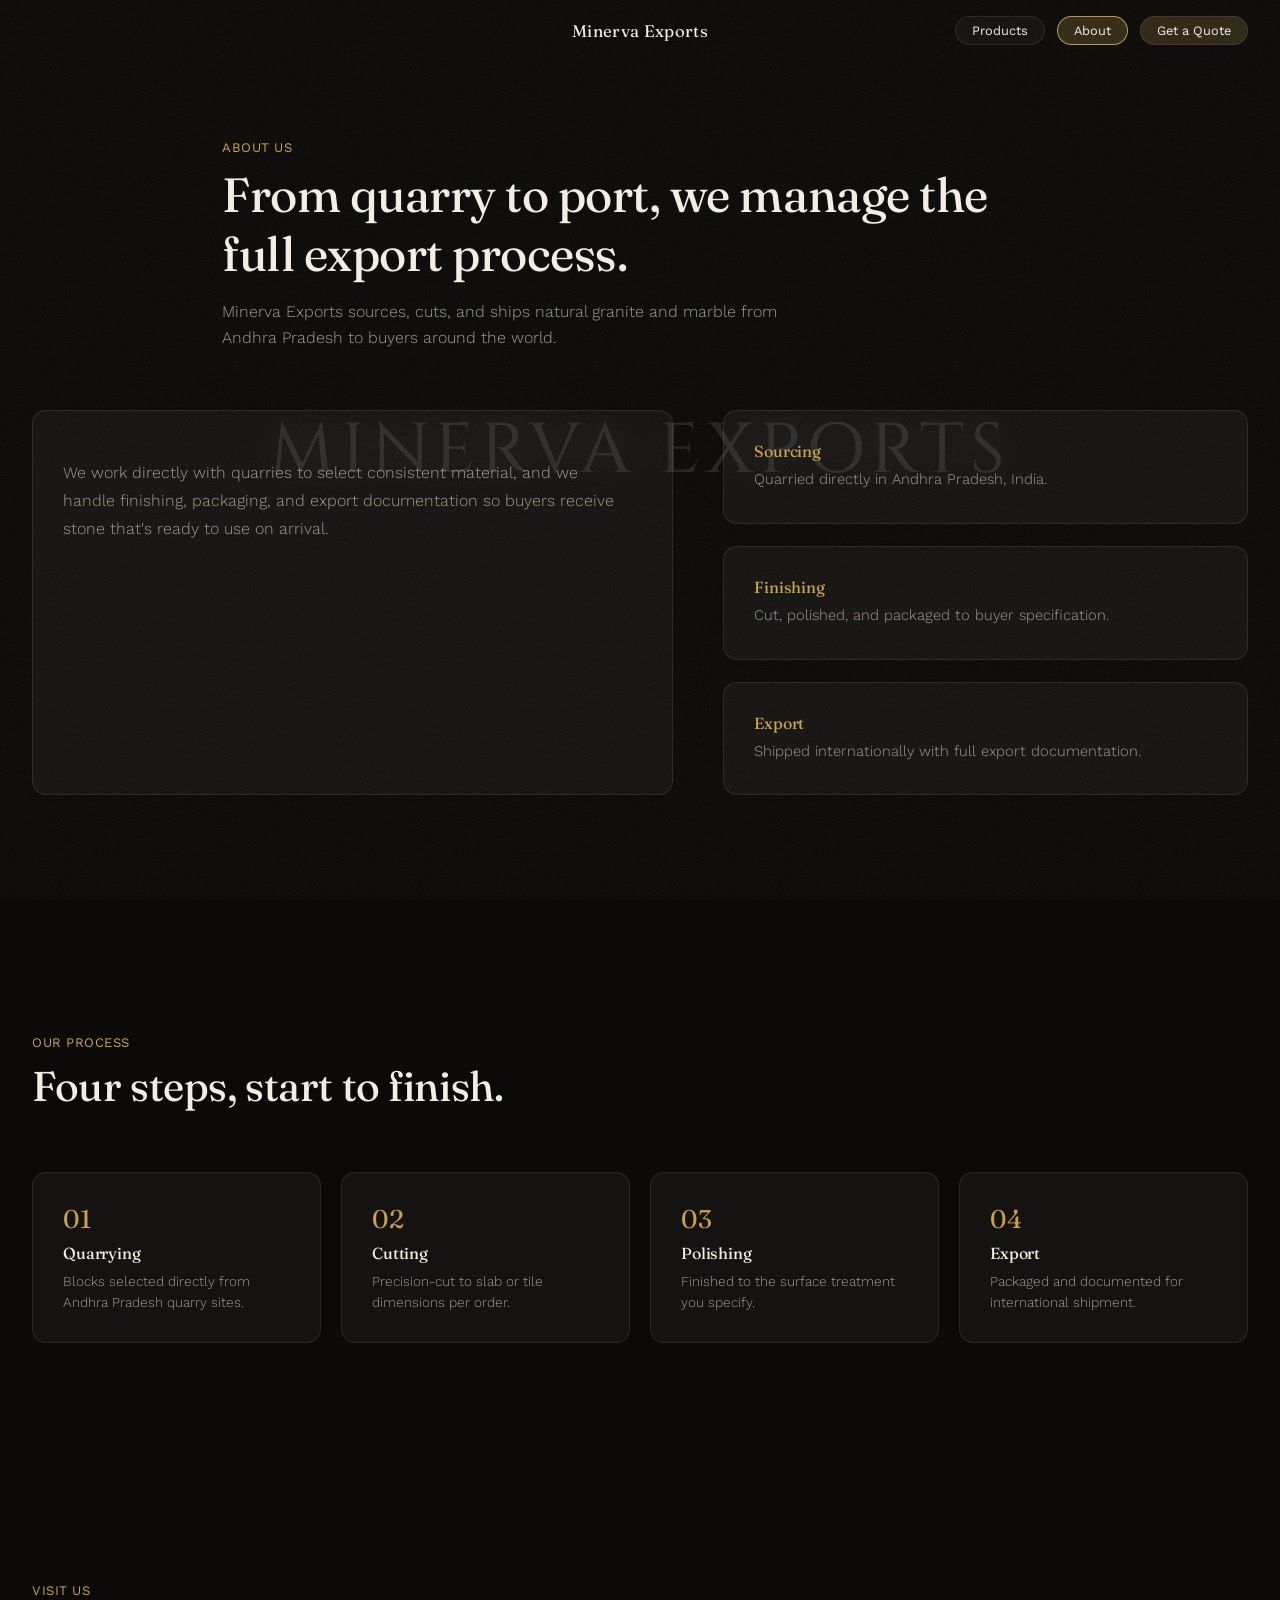
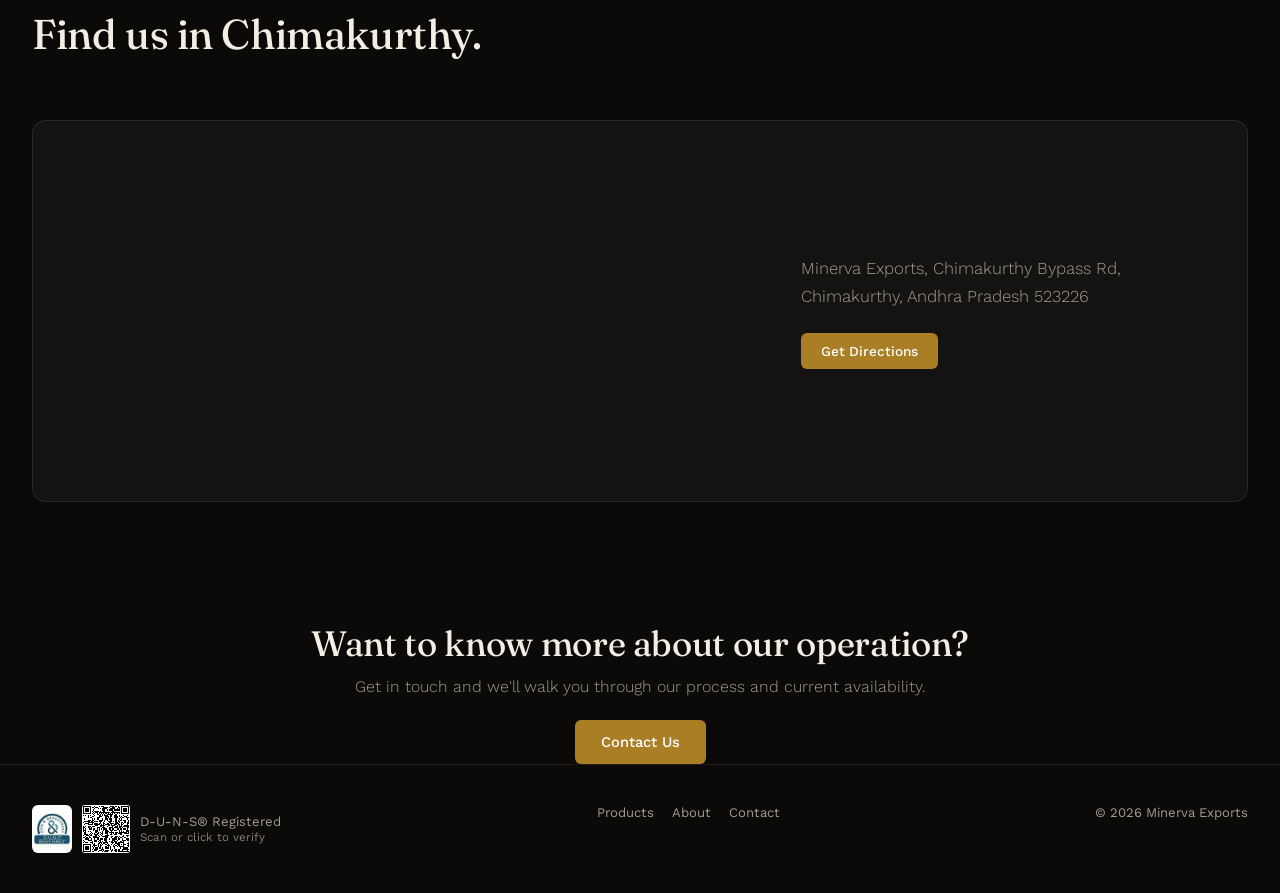
==== about.html @ e424e79a "Initial commit-1" ====
<!DOCTYPE html>
<html lang="en">
<head>
<meta charset="UTF-8">
<meta name="viewport" content="width=device-width, initial-scale=1, viewport-fit=cover">
<title>About — Minerva Exports</title>
<meta name="description" content="Minerva Exports sources, cuts, and ships natural granite and marble from Andhra Pradesh to buyers around the world.">
<link rel="icon" href="data:image/svg+xml,%3Csvg xmlns='http://www.w3.org/2000/svg' viewBox='0 0 100 100'%3E%3Ctext y='.9em' font-size='90'%3E%F0%9F%AA%A8%3C/text%3E%3C/svg%3E">
<link rel="preconnect" href="https://fonts.googleapis.com">
<link rel="preconnect" href="https://fonts.gstatic.com" crossorigin>
<link href="https://fonts.googleapis.com/css2?family=Cinzel:wght@500;600&family=Fraunces:opsz,wght@9..144,300;9..144,450;9..144,600&family=Work+Sans:wght@300;400;500&display=swap" rel="stylesheet">
<link rel="stylesheet" href="css/style.css?v=19">
</head>
<body>
<div class="watermark" aria-hidden="true"><img src="assets/logo.png" alt=""><span>Minerva Exports</span></div>
<div class="grain"></div>

<nav id="nav">
  <div></div>
  <div class="brand"><a href="index.html">Minerva Exports</a></div>
  <div class="nav-right">
    <a href="products.html" class="glass nav-btn">Products</a>
    <a href="about.html" class="glass nav-btn">About</a>
    <a href="contact.html" class="glass nav-btn primary">Get a Quote</a>
  </div>
</nav>

<main>
<div class="page-header reveal">
  <div class="tag">ABOUT US</div>
  <h1>From quarry to port, we manage the full export process.</h1>
  <p>Minerva Exports sources, cuts, and ships natural granite and marble from Andhra Pradesh to buyers around the world.</p>
</div>

<section style="padding-top:0;">
  <div class="about-grid">
    <div class="reveal glass">
      <p>We work directly with quarries to select consistent material, and we handle finishing, packaging, and export documentation so buyers receive stone that's ready to use on arrival.</p>
    </div>
    <div class="about-facts reveal">
      <div class="fact glass"><h3>Sourcing</h3><p>Quarried directly in Andhra Pradesh, India.</p></div>
      <div class="fact glass"><h3>Finishing</h3><p>Cut, polished, and packaged to buyer specification.</p></div>
      <div class="fact glass"><h3>Export</h3><p>Shipped internationally with full export documentation.</p></div>
    </div>
  </div>
</section>

<section>
  <div class="section-head reveal">
    <div class="tag">OUR PROCESS</div>
    <h2>Four steps, start to finish.</h2>
  </div>
  <div class="process-grid">
    <div class="process-card glass reveal"><div class="num">01</div><h3>Quarrying</h3><p>Blocks selected directly from Andhra Pradesh quarry sites.</p></div>
    <div class="process-card glass reveal"><div class="num">02</div><h3>Cutting</h3><p>Precision-cut to slab or tile dimensions per order.</p></div>
    <div class="process-card glass reveal"><div class="num">03</div><h3>Polishing</h3><p>Finished to the surface treatment you specify.</p></div>
    <div class="process-card glass reveal"><div class="num">04</div><h3>Export</h3><p>Packaged and documented for international shipment.</p></div>
  </div>
</section>

<section>
  <div class="section-head reveal">
    <div class="tag">VISIT US</div>
    <h2>Find us in Chimakurthy.</h2>
  </div>
  <div class="map-wrap reveal">
    <div class="map-card glass">
      <iframe src="https://www.google.com/maps/embed?pb=!1m18!1m12!1m3!1d3000!2d79.85355!3d15.5763275!2m3!1f0!2f0!3f0!3m2!1i1024!2i768!4f13.1!3m3!1m2!1s0x3a4ae33072283e03%3A0x53721b6f20bbe7c3!2sMinerva%20Exports!5e0!3m2!1sen!2sin!4v1700000000000" loading="lazy" referrerpolicy="no-referrer-when-downgrade" title="Minerva Exports location on Google Maps" allowfullscreen></iframe>
      <div class="map-foot">
        <p>Minerva Exports, Chimakurthy Bypass Rd,<br>Chimakurthy, Andhra Pradesh 523226</p>
        <a class="btn-solid" target="_blank" rel="noopener" href="https://www.google.com/maps/dir//Minerva+Exports,+Chimakurthy+Bypass+Rd,+Chimakurthy,+Andhra+Pradesh+523226/@15.5824735,79.8632827,4279m/data=!3m2!1e3!4b1!4m8!4m7!1m0!1m5!1m1!1s0x3a4ae33072283e03:0x53721b6f20bbe7c3!2m2!1d79.85355!2d15.5763275">Get Directions</a>
      </div>
    </div>
  </div>
</section>

<section class="cta-band">
  <div class="reveal">
    <h2>Want to know more about our operation?</h2>
    <p>Get in touch and we'll walk you through our process and current availability.</p>
    <a href="contact.html" class="btn-solid">Contact Us</a>
  </div>
</section>
</main>

<footer>
  
  <a class="duns-seal" href="https://dunsregistered.dnb.com/DunsRegisteredProfileAnywhere.aspx?Key1=3169042&PaArea=email" target="_blank" rel="noopener" title="Verify our D-U-N-S® Registered™ profile">
    <span class="seal"><img src="assets/duns-registered.png" alt="Dun &amp; Bradstreet D-U-N-S Registered seal"></span>
    <img class="qr-sm" src="assets/duns-qr.png" alt="QR code to verify our D-U-N-S profile">
    <span>D-U-N-S® Registered<br><small>Scan or click to verify</small></span>
  </a>
  <div class="f-links">
    <a href="products.html">Products</a>
    <a href="about.html">About</a>
    <a href="contact.html">Contact</a>
  </div>
  <span>© 2026 Minerva Exports</span>
</footer>

<script src="js/main.js?v=7"></script>
</body>
</html>
---- css/style.css ----
:root{
  --ink:#0B0A08;
  --panel:#16140F;
  --panel2:#1E1B15;
  --gold:#C9A24B;
  --paper:#F3EEE3;
  --muted:#A39C8E;
  font-family:'Work Sans', sans-serif;
  padding-top:env(safe-area-inset-top,0px);
  padding-bottom:env(safe-area-inset-bottom,0px);
}
*{box-sizing:border-box; margin:0; padding:0;}
html{scroll-behavior:smooth;}
body{background:var(--ink); color:var(--paper); overflow-x:hidden; position:relative;
  animation:pageIn .6s ease forwards;}
@keyframes pageIn{from{opacity:0;}to{opacity:1;}}
h1,h2,h3{font-family:'Fraunces', serif; font-weight:450; letter-spacing:-0.01em;}
a{color:inherit; text-decoration:none;}
img{max-width:100%; display:block;}
.wrap{max-width:1180px; margin:0 auto; padding:0 32px;}

/* WATERMARK + GRAIN */
.watermark{position:fixed; top:50%; left:50%; transform:translate(-50%,-50%);
  width:min(46vw,480px); z-index:0; opacity:.1; pointer-events:none; filter:saturate(1.1) brightness(1.08);
  display:flex; flex-direction:column; align-items:center; text-align:center;}
.watermark img{width:100%;}
.watermark span{font-family:'Fraunces',serif; font-size:clamp(1.4rem,4.6vw,3rem); letter-spacing:.06em;
  color:#C9A24B; margin-top:-22%; white-space:nowrap;}
.grain{position:fixed; inset:0; z-index:250; pointer-events:none; opacity:.05; mix-blend-mode:screen;
  background-image:url("data:image/svg+xml,%3Csvg xmlns='http://www.w3.org/2000/svg'%3E%3Cfilter id='n'%3E%3CfeTurbulence type='fractalNoise' baseFrequency='0.85' numOctaves='2' stitchTiles='stitch'/%3E%3C/filter%3E%3Crect width='100%25' height='100%25' filter='url(%23n)'/%3E%3C/svg%3E");
  background-size:180px;}
header, main, footer{position:relative; z-index:2;}

/* NAV */
nav{position:fixed; top:0; left:0; right:0; z-index:100; padding:16px 32px; padding-top:calc(16px + env(safe-area-inset-top,0px));
    display:grid; grid-template-columns:1fr auto 1fr; align-items:center; gap:20px;
    background:rgba(11,10,8,.5); backdrop-filter:blur(10px); -webkit-backdrop-filter:blur(10px);
    transition:background .4s ease, padding .3s ease;}
nav.scrolled{background:rgba(11,10,8,.88); backdrop-filter:blur(16px);
  padding-top:calc(14px + env(safe-area-inset-top,0px)); padding-bottom:14px; box-shadow:0 1px 0 rgba(255,255,255,.06);}
.brand{font-family:'Fraunces',serif; font-size:1.05rem; letter-spacing:.02em; justify-self:center;}
.nav-right{display:flex; align-items:center; gap:12px; justify-self:end;}
.nav-btn{position:relative; padding:9px 22px; border-radius:30px; font-size:.85rem; color:var(--paper); white-space:nowrap;
  background:rgba(201,162,75,.12); border:1px solid rgba(201,162,75,.45); display:inline-block;}
.nav-btn:hover{border-color:rgba(201,162,75,.85); box-shadow:0 6px 16px rgba(201,162,75,.14), inset 0 1px 0 rgba(255,255,255,.08);}
.nav-btn.primary{background:rgba(201,162,75,.2);}
.nav-btn.active{border-color:rgba(201,162,75,.9); background:rgba(201,162,75,.22);}
.nav-right a:not(.primary){display:none;}
@media(min-width:720px){.nav-right a:not(.primary){display:inline-block;}}

/* PAGE HEADER (non-home pages) */
.page-header{padding:calc(140px + env(safe-area-inset-top,0px)) 32px 60px; max-width:900px; margin:0 auto;}
.page-header .tag{color:var(--gold); font-size:.82rem; letter-spacing:.04em;}
.page-header h1{font-size:clamp(2rem,4.4vw,3rem); margin-top:10px;}
.page-header p{margin-top:16px; color:var(--muted); font-weight:300; max-width:60ch; line-height:1.6;}

/* HERO (home only) */
.hero{position:relative; height:80svh; min-height:448px; display:flex; align-items:flex-end; overflow:hidden;}
.hero-img{position:absolute; inset:-10% 0 0 0; width:100%; height:120%; object-fit:cover;
  transform:scale(1.12); filter:brightness(.55) saturate(1.05);
  animation:heroZoom 2.4s cubic-bezier(.19,1,.22,1) forwards; will-change:transform;}
@keyframes heroZoom{to{transform:scale(1) translateY(0);}}
.hero-fade{position:absolute; inset:0; background:linear-gradient(180deg, rgba(10,9,7,.28) 0%, rgba(10,9,7,.22) 42%, rgba(11,10,8,.98) 100%);}
.hero-content{position:relative; z-index:2; padding:0 32px 9vh; max-width:760px;}
.hero-eyebrow{color:#D9B565; font-size:.82rem; letter-spacing:.04em; margin-bottom:14px;
  opacity:0; animation:riseIn .9s ease forwards; animation-delay:.5s;}
.hero h1{font-size:clamp(2.4rem,6vw,4.4rem); line-height:1.04; font-weight:450; color:#FAF7F0;
  opacity:0; animation:riseIn 1s ease forwards; animation-delay:.7s;}
.hero p{margin-top:20px; font-size:clamp(1rem,1.6vw,1.2rem); color:#EDE8DD; max-width:520px; font-weight:300; line-height:1.5;
  opacity:0; animation:riseIn 1s ease forwards; animation-delay:.95s;}
@keyframes riseIn{from{opacity:0; transform:translateY(22px);}to{opacity:1; transform:translateY(0);}}
.hero-ctas{display:flex; gap:14px; margin-top:30px; flex-wrap:wrap;
  opacity:0; animation:riseIn 1s ease forwards; animation-delay:1.1s;}
.btn-solid{background:#A97E25; color:#fff; padding:13px 26px; border-radius:6px; font-size:.92rem; font-weight:500;}
.btn-solid:hover{background:#8F6E1F;}
.btn-outline{padding:13px 26px; border-radius:6px; font-size:.92rem; font-weight:500; border:1px solid rgba(255,255,255,.5); color:#fff;}
.btn-outline:hover{background:rgba(255,255,255,.1);}
.scroll-cue{position:absolute; bottom:28px; left:32px; z-index:2; font-size:.75rem; color:var(--muted);
  display:flex; align-items:center; gap:10px; opacity:0; animation:riseIn 1s ease forwards; animation-delay:1.3s;}
.scroll-cue .line{width:1px; height:34px; background:linear-gradient(var(--muted), transparent); animation:pulse 2s ease-in-out infinite;}
@keyframes pulse{0%,100%{opacity:.4;}50%{opacity:1;}}

/* REVEAL */
.reveal{opacity:0; transform:translateY(36px); transition:opacity .9s cubic-bezier(.19,1,.22,1), transform .9s cubic-bezier(.19,1,.22,1);}
.reveal.in{opacity:1; transform:translateY(0);}

section{padding:min(14vh,120px) 0;}
.section-head{padding:0 32px 60px; max-width:900px;}
.section-head .tag{color:var(--gold); font-size:.82rem; letter-spacing:.04em;}
.section-head h2{font-size:clamp(1.8rem,3.6vw,2.6rem); margin-top:10px; max-width:640px;}

/* VALUE PROPS (home) */
.value-grid{display:grid; grid-template-columns:1fr; gap:24px; padding:0 32px;}
@media(min-width:760px){.value-grid{grid-template-columns:repeat(3,1fr);}}
.value-card h3{color:var(--gold); font-size:1.1rem;}
.value-card p{margin-top:10px; color:var(--muted); font-weight:300; line-height:1.6; font-size:.95rem;}

/* FEATURED teaser cards (home) */
.teaser-grid{display:grid; grid-template-columns:1fr; gap:24px; padding:0 32px;}
@media(min-width:760px){.teaser-grid{grid-template-columns:repeat(3,1fr);}}
.teaser-card{overflow:hidden; padding:0; border-radius:14px;}
.teaser-card .tsw{aspect-ratio:4/3; overflow:hidden;}
.teaser-card .tsw img{width:100%; height:100%; object-fit:cover;}
.teaser-card .tbody{padding:20px;}
.teaser-card h3{font-size:1.1rem;}
.teaser-card p{margin-top:6px; color:var(--muted); font-size:.88rem; font-weight:300;}

/* PRODUCTS */
.product-row{display:grid; grid-template-columns:1fr; gap:36px; padding:0 32px; align-items:center;
  border-top:1px solid rgba(255,255,255,.08); padding-top:60px; padding-bottom:60px;}
.product-row:last-child{border-bottom:1px solid rgba(255,255,255,.08);}
@media(min-width:860px){.product-row{grid-template-columns:1fr 1fr; gap:70px;}
  .product-row.alt{direction:rtl;} .product-row.alt > *{direction:ltr;}}
.swatch{position:relative; aspect-ratio:4/3; border-radius:2px; overflow:hidden; background:#111;
  transform:scale(.9); filter:brightness(.78) saturate(.9); will-change:transform,filter;}
.swatch img{width:100%; height:100%; object-fit:cover; transform:scale(1.08); will-change:transform;}
.swatch-black{background:
    radial-gradient(circle at 20% 30%, rgba(201,162,75,.55) 0 1px, transparent 2px) 0 0/38px 38px,
    radial-gradient(circle at 60% 70%, rgba(201,162,75,.4) 0 1px, transparent 2px) 0 0/29px 29px,
    radial-gradient(circle at 80% 15%, rgba(255,255,255,.25) 0 1px, transparent 1.5px) 0 0/22px 22px,
    linear-gradient(135deg,#0c0c0d,#171618 60%,#0a0a0b);}
.swatch-tan{background:
    radial-gradient(circle at 25% 35%, rgba(60,45,30,.55) 0 2px, transparent 3px) 0 0/30px 30px,
    radial-gradient(circle at 70% 60%, rgba(230,210,180,.4) 0 2px, transparent 3px) 0 0/22px 22px,
    linear-gradient(125deg,#8a6a45,#b08a58 45%,#6e5233 100%);}
.prod-name{font-size:clamp(1.6rem,3vw,2.2rem);}
.prod-origin{color:var(--gold); font-size:.82rem; letter-spacing:.03em; margin-top:8px;}
.prod-desc{color:var(--muted); font-weight:300; line-height:1.65; margin-top:16px; max-width:46ch;}

/* ABOUT */
.about-grid{display:grid; grid-template-columns:1fr; gap:50px; padding:0 32px;}
@media(min-width:860px){.about-grid{grid-template-columns:1.1fr .9fr;}}
.about-grid p{color:var(--muted); font-weight:300; line-height:1.75; margin-top:18px; max-width:56ch;}
.about-facts{display:flex; flex-direction:column; gap:22px;}
.about-facts .fact h3{color:var(--gold); font-size:1rem; font-weight:450;}
.about-facts .fact p{color:var(--muted); font-size:.92rem; margin-top:6px; font-weight:300;}

/* PROCESS (about) */
.process-grid{display:grid; grid-template-columns:1fr; gap:20px; padding:0 32px;}
@media(min-width:760px){.process-grid{grid-template-columns:repeat(4,1fr);}}
.process-card .num{color:var(--gold); font-family:'Fraunces',serif; font-size:1.6rem;}
.process-card h3{font-size:1rem; margin-top:8px;}
.process-card p{margin-top:8px; color:var(--muted); font-size:.85rem; font-weight:300; line-height:1.5;}

/* CONTACT */
.contact-wrap{padding:0 32px; display:grid; grid-template-columns:1fr; gap:50px;}
@media(min-width:860px){.contact-wrap{grid-template-columns:.9fr 1.1fr;}}
.contact-info p{color:var(--muted); font-weight:300; line-height:1.7; margin-top:16px; max-width:40ch;}
.contact-info .addr{margin-top:32px; font-size:.92rem; color:var(--muted);}
form{display:flex; flex-direction:column; gap:18px;}
.field{display:flex; flex-direction:column; gap:8px;}
label{font-size:.82rem; color:var(--muted);}
input,select,textarea{background:transparent; border:none; border-bottom:1px solid rgba(255,255,255,.2);
  color:var(--paper); font-family:'Work Sans',sans-serif; font-size:1rem; padding:10px 2px; outline:none;
  transition:border-color .3s;}
input:focus,select:focus,textarea:focus{border-color:var(--gold);}
textarea{resize:vertical; min-height:90px;}
select option{background:var(--ink); color:var(--paper);}

/* GLASS PANELS */
.glass{position:relative; overflow:hidden; --mx:50%; --my:50%;
  background:rgba(255,255,255,.04);
  -webkit-backdrop-filter:blur(18px) saturate(160%); backdrop-filter:blur(18px) saturate(160%);
  border:1px solid rgba(255,255,255,.09); border-radius:14px; padding:30px;
  transition:border-color .4s ease, box-shadow .4s ease, transform .4s ease, background .4s ease;}
.glass::before{content:''; position:absolute; inset:0; pointer-events:none; border-radius:inherit;
  background:radial-gradient(150px circle at var(--mx) var(--my), rgba(201,162,75,.045), transparent 65%);
  opacity:0; transition:opacity .45s ease;}
.glass:hover{border-color:rgba(201,162,75,.4); box-shadow:0 14px 34px rgba(0,0,0,.5), inset 0 1px 0 rgba(255,255,255,.06);}
.glass:hover::before{opacity:1;}

button{position:relative; overflow:hidden; margin-top:10px; align-self:flex-start;
  background:rgba(201,162,75,0.14);
  -webkit-backdrop-filter:blur(14px) saturate(180%); backdrop-filter:blur(14px) saturate(180%);
  border:1px solid rgba(201,162,75,.45); color:var(--paper);
  padding:14px 30px; font-size:.95rem; font-weight:500; font-family:'Work Sans',sans-serif;
  border-radius:6px; cursor:pointer;
  transition:transform .3s ease, background .3s ease, border-color .3s ease, box-shadow .3s ease;
  --mx:50%; --my:50%;}
button::before{content:''; position:absolute; inset:0; pointer-events:none;
  background:radial-gradient(100px circle at var(--mx) var(--my), rgba(255,255,255,.14), transparent 65%);
  opacity:0; transition:opacity .35s ease;}
button:hover{transform:translateY(-2px); background:rgba(201,162,75,.22); border-color:rgba(201,162,75,.8);
  box-shadow:0 8px 20px rgba(201,162,75,.14), inset 0 1px 0 rgba(255,255,255,.3);}
button:hover::before{opacity:1;}
button:active{transform:translateY(0px) scale(.98);}

/* CTA BAND */
.cta-band{text-align:center; padding:0 32px;}
.cta-band h2{font-size:clamp(1.6rem,3.2vw,2.2rem);}
.cta-band p{margin-top:12px; color:var(--muted); font-weight:300;}
.cta-band .btn-solid{display:inline-block; margin-top:24px;}

footer{padding:40px 32px; display:flex; justify-content:space-between; flex-wrap:wrap; gap:14px;
  color:var(--muted); font-size:.82rem; border-top:1px solid rgba(255,255,255,.08);}
footer .f-links{display:flex; gap:18px;}
footer .f-links a:hover{color:var(--gold);}

@media (prefers-reduced-motion: reduce){
  .hero-img, .hero-eyebrow, .hero h1, .hero p, .hero-ctas, .scroll-cue, .reveal{animation:none !important; opacity:1 !important; transform:none !important; transition:none !important;}
}

/* NAV BUTTONS — compact (must follow .glass, which sets padding:30px) */
.nav-btn.glass{padding:6px 16px; border-radius:30px; font-size:.8rem;}

/* COLLECTION hover pop-up */
.teaser-card.reveal.in{transition:opacity .9s cubic-bezier(.19,1,.22,1), transform .45s cubic-bezier(.19,1,.22,1), box-shadow .45s ease, border-color .45s ease;}
.teaser-card.reveal.in:hover{transform:translateY(-10px) scale(1.03); z-index:3;
  box-shadow:0 24px 48px rgba(0,0,0,.6), 0 0 0 1px rgba(201,162,75,.35);}
.teaser-card .tsw img{transition:transform .6s cubic-bezier(.19,1,.22,1);}
.teaser-card:hover .tsw img{transform:scale(1.08);}

/* LOCATION MAP */
.map-wrap{padding:0 32px;}
.map-card{padding:0; overflow:hidden;}
.map-card iframe{display:block; width:100%; height:min(60vh,440px); border:0;}
.map-foot{display:flex; justify-content:space-between; align-items:center; flex-wrap:wrap; gap:14px; padding:18px 22px;}
.map-foot p{color:var(--muted); font-size:.92rem; font-weight:300; line-height:1.5;}
.map-foot .btn-solid{padding:10px 20px; font-size:.85rem;}

/* D-U-N-S REGISTERED badge */
.duns-seal{display:inline-flex; align-items:center; gap:10px; color:var(--muted);}
.duns-seal .seal{width:40px; height:48px; overflow:hidden; flex:none;}
.duns-seal .seal img{height:100%; width:auto; max-width:none;}
.duns-seal:hover{color:var(--gold);}
.duns-wrap{padding:0 32px;}
.duns-card{display:flex; flex-direction:column; align-items:center; gap:18px; text-align:center; padding:28px 22px;}
.duns-card img{width:100%; max-width:760px; height:auto;}
.duns-card p{color:var(--muted); font-size:.92rem; font-weight:300; line-height:1.6; max-width:60ch;}
.duns-seal .qr-sm{width:48px; height:48px; image-rendering:pixelated; border-radius:3px;}
.duns-seal small{font-size:.72rem; opacity:.8;}
.duns-row{display:flex; align-items:center; justify-content:center; gap:32px; flex-wrap:wrap;}
.duns-card .seal-lg{display:block; width:100px; height:120px; overflow:hidden;}
.duns-card .seal-lg img{height:100%; width:auto; max-width:none;}
.duns-card .duns-qr{width:170px; height:170px; max-width:none; image-rendering:pixelated; background:#fff; padding:8px; border-radius:8px; border:1px solid rgba(0,0,0,.08);}
.duns-card p strong{color:var(--paper); font-weight:500;}

/* Collection: 3 per row on desktop, last row centred */
@media(min-width:760px){
  .teaser-grid{display:flex; flex-wrap:wrap; justify-content:center;}
  .teaser-grid .teaser-card{flex:0 0 calc((100% - 48px)/3);}
}

/* DARK THEME extras */
.glass::before{background:radial-gradient(150px circle at var(--mx) var(--my), rgba(201,162,75,.08), transparent 65%);}
.btn-solid:hover{background:#C9A24B; color:#0B0A08;}
.duns-seal .seal, .duns-card .seal-lg{background:#fff; border-radius:6px;}
select option{background:#16140F;}

/* Map inside contact card */
.contact-info{display:flex; flex-direction:column;}
.contact-map{margin-top:28px; padding-top:24px; border-top:1px solid rgba(255,255,255,.09); display:flex; flex-direction:column; gap:12px; flex:1;}
.contact-map .map-label{color:var(--gold); font-size:.82rem; letter-spacing:.04em; text-transform:uppercase;}
.contact-info .contact-map .map-addr{margin-top:0; font-size:.92rem;}
.contact-map iframe{width:100%; flex:1; min-height:240px; border:0; border-radius:10px; filter:grayscale(.2) contrast(1.05);}
.contact-map .btn-solid{align-self:flex-start; padding:10px 20px; font-size:.85rem;}

/* Map section: map on the left, address + directions on the right (desktop) */
@media(min-width:860px){
  .map-card{display:grid; grid-template-columns:1.2fr .8fr; align-items:stretch;}
  .map-card iframe{height:100%; min-height:380px;}
  .map-foot{flex-direction:column; align-items:flex-start; justify-content:center; gap:22px; padding:36px 40px;}
  .map-foot p{font-size:1.05rem; line-height:1.7;}
}

/* Home: tighter gap between "Why Minerva Exports" and "Our Collection" */
.why-section{padding-top:max(22vh,140px); padding-bottom:48px;}
.collection-section{padding-top:0;}
.collection-section .section-head{padding-bottom:28px;}

/* HERO: brand name on the slab's bottom-left edge; intro text below the image */
.hero .hero-content{padding:0 16px; max-width:none; position:absolute; left:0; right:0; bottom:16%; text-align:center;}
.hero-brand{font-size:clamp(2rem,5.4vw,4.2rem); line-height:1; color:#FAF7F0; letter-spacing:.01em;
  text-shadow:0 2px 18px rgb(13, 12, 12);
  opacity:0; animation:riseIn 1s ease forwards; animation-delay:.5s;}
.hero-below{padding:44px 32px 0; max-width:760px;}
.hero-below .hero-eyebrow, .hero-below .hero-ctas{opacity:1; animation:none;}
.hero-below p{margin-top:4px; font-size:clamp(1rem,1.6vw,1.2rem); color:var(--muted); max-width:560px; font-weight:300; line-height:1.6;}
.hero-below .btn-outline{border-color:rgba(201,162,75,.6);}
@media (prefers-reduced-motion: reduce){ .hero-brand{animation:none; opacity:1;} }

/* Hero brand: Cinzel in gold */
.hero-brand{font-family:'Cinzel', serif; font-weight:600; letter-spacing:.08em; text-transform:uppercase;
  background:linear-gradient(180deg,#F3DC9A 0%,#D9B565 45%,#A97E25 100%);
  -webkit-background-clip:text; background-clip:text; color:transparent; -webkit-text-fill-color:transparent;
  text-shadow:none; filter:drop-shadow(0 2px 10px rgba(0,0,0,.7));}
/* Hero brand: same flat gold as the value-card headings */
.hero-brand{background:none; color:var(--gold); -webkit-text-fill-color:var(--gold);}
/* Hero brand: white, smaller */
.hero-brand{color:#FFFFFF; -webkit-text-fill-color:#FFFFFF; font-size:clamp(1.5rem,4vw,3.1rem);}
.hero-brand .gold{color:var(--gold); -webkit-text-fill-color:var(--gold);}

/* COLLECTION as circles with pop animation */
.collection-section .teaser-grid{display:flex; flex-wrap:wrap; justify-content:center; gap:36px 28px; padding:0 16px;}
.collection-section .teaser-grid .circle-card{flex:0 0 150px; width:150px; padding:0; background:none; border:none; border-radius:0;
  overflow:visible; text-align:center; box-shadow:none;}
@media(min-width:760px){.collection-section .teaser-grid .circle-card{flex:0 0 190px; width:190px;}}
.circle-card .tsw{aspect-ratio:1/1; border-radius:50%; overflow:hidden; position:relative;
  border:2px solid rgba(201,162,75,.45); box-shadow:0 10px 26px rgba(0,0,0,.55);
  transition:transform .5s cubic-bezier(.34,1.56,.64,1), box-shadow .45s ease, border-color .45s ease;}
.circle-card .tsw img{transition:transform .8s cubic-bezier(.19,1,.22,1);}
.circle-card .tbody{padding:16px 4px 0;}
.circle-card h3{font-size:1.02rem; transition:color .3s ease;}
.circle-card p{font-size:.8rem; line-height:1.45;}

/* entrance: pop in with a little bounce, staggered */
.circle-card.reveal{opacity:0; transform:scale(.6);}
.circle-card.reveal.in{opacity:1; transform:none; animation:circlePop .8s cubic-bezier(.34,1.56,.64,1) both;}
.teaser-grid .circle-card:nth-child(2).in{animation-delay:.1s;}
.teaser-grid .circle-card:nth-child(3).in{animation-delay:.2s;}
.teaser-grid .circle-card:nth-child(4).in{animation-delay:.3s;}
.teaser-grid .circle-card:nth-child(5).in{animation-delay:.4s;}
.teaser-grid .circle-card:nth-child(6).in{animation-delay:.5s;}
@keyframes circlePop{0%{opacity:0; transform:scale(.6);}70%{opacity:1; transform:scale(1.06);}100%{opacity:1; transform:scale(1);}}

/* hover: circle pops up with a gold glow */
.circle-card.reveal.in:hover{transform:none; box-shadow:none;}
.circle-card:hover .tsw{transform:translateY(-8px) scale(1.1); border-color:var(--gold);
  box-shadow:0 18px 40px rgba(0,0,0,.6), 0 0 0 6px rgba(201,162,75,.15), 0 0 28px rgba(201,162,75,.35);}
.circle-card:hover .tsw img{transform:scale(1.15) rotate(4deg);}
.circle-card:hover h3{color:var(--gold);}
.circle-card::before{display:none;}

@media (prefers-reduced-motion: reduce){
  .circle-card.reveal{opacity:1; transform:none; animation:none !important;}
  .circle-card .tsw, .circle-card .tsw img{transition:none;}
}

/* Quote form */
.hp{position:absolute; left:-9999px; width:1px; height:1px; opacity:0;}
.form-status{color:var(--muted); font-size:.88rem; line-height:1.5; min-height:1.2em;}
button:disabled{opacity:.7; cursor:default; transform:none;}
.form-status.ok{color:#DDF2DF; background:rgba(76,160,96,.16); border:1px solid rgba(76,160,96,.5); border-radius:8px; padding:12px 14px;}
.form-status.err{color:#F6D6D2; background:rgba(190,70,60,.16); border:1px solid rgba(190,70,60,.5); border-radius:8px; padding:12px 14px;}

/* M logo built from product colours (home) */
.m-wrap{max-width:320px; margin:0 auto; padding:0 24px; text-align:center;}
.m-logo{width:100%; height:auto; display:block; overflow:visible; filter:drop-shadow(0 18px 40px rgba(0,0,0,.55));}
.m-band{cursor:pointer; outline:none;}
.m-band image,.m-band rect:not(.m-hit){transition:opacity .3s ease; pointer-events:none;}
.m-hit{fill:transparent; stroke:var(--ink); stroke-width:3;}
.m-logo:hover .m-band:not(:hover) image,.m-logo:hover .m-band:not(:hover) rect:not(.m-hit),
.m-logo:focus-within .m-band:not(:focus) image,.m-logo:focus-within .m-band:not(:focus) rect:not(.m-hit){opacity:.45;}
.m-caption{margin-top:22px; height:1.6em; line-height:1.6em; white-space:nowrap; overflow:hidden; color:var(--gold); font-family:'Fraunces',serif; font-size:1.2rem; transition:opacity .25s;}
.m-legend{display:flex; flex-wrap:wrap; justify-content:center; gap:8px 18px; margin-top:14px;}
.m-legend a{color:var(--muted); font-size:.85rem; text-decoration:none; transition:color .25s;}
.m-legend a:hover,.m-legend a:focus{color:var(--gold);}
.product-row{scroll-margin-top:110px;}
.product-row:target .glass{border-color:var(--gold); box-shadow:0 0 0 1px var(--gold), 0 20px 60px rgba(201,162,75,.18);}
@media(prefers-reduced-motion:reduce){.m-band image,.m-band rect{transition:none;}}

.nav-m{display:inline-flex; align-items:center;}
.nav-m svg{height:34px; width:auto; display:block; transition:transform .4s cubic-bezier(.19,1,.22,1);}
.nav-m:hover svg{transform:scale(1.1);}


/* Watermark matches the hero title (same face, size, tracking); on home it takes over as the hero scrolls away */
.watermark{width:auto;}
.watermark img{display:none;}
.watermark span{font-family:'Cinzel',serif; font-weight:600; text-transform:uppercase; letter-spacing:.08em;
  font-size:clamp(1.5rem,4vw,3.1rem); margin-top:0; color:#FFFFFF;}
/* Watermark = exactly the hero title's computed size/weight (the .hero h1 rule wins over .hero-brand) */
.watermark span{font-size:clamp(2.4rem,6vw,4.4rem); font-weight:450;}

.m-wrap.reveal.in{transform:none;}
.m-logo{will-change:auto;}

/* Home: centre the M block (heading + M + legend) in the viewport */
.collection-section{min-height:100svh; display:flex; flex-direction:column; justify-content:center; padding-top:80px; padding-bottom:80px;}
.collection-section .section-head{text-align:center; margin:0 auto; padding-bottom:20px;}


/* Home: tighter space above and below the M */
.collection-section{min-height:0; justify-content:flex-start; padding-top:24px; padding-bottom:24px;}
.collection-section .section-head{padding-bottom:12px;}
.m-wrap{max-width:420px;}
.m-logo{max-width:320px; margin:0 auto;}
.m-caption{overflow:visible;}
.collection-section{padding-top:32px; padding-bottom:32px;}

/* M hover: thread line + product details box */
.m-wrap{max-width:940px; position:relative;}
.m-thread{position:absolute; inset:0; width:100%; height:100%; pointer-events:none; overflow:visible; z-index:2;}
.m-thread path{fill:none; stroke:var(--gold); stroke-width:1; stroke-dasharray:var(--len,600); stroke-dashoffset:var(--len,600); opacity:0; transition:stroke-dashoffset .45s ease, opacity .2s ease;}
.m-thread circle{fill:var(--gold); opacity:0; transition:opacity .2s ease;}
.m-wrap.tip .m-thread path{stroke-dashoffset:0; opacity:.9;}
.m-wrap.tip .m-thread circle{opacity:1;}
.m-card{position:absolute; width:260px; padding:18px 20px; text-align:left; z-index:3;
  background:rgba(22,20,15,.94); border:1px solid rgba(201,162,75,.4); border-radius:12px; backdrop-filter:blur(10px);
  opacity:0; visibility:hidden; transform:translateY(6px); transition:opacity .3s ease .15s, transform .3s ease .15s, visibility 0s linear .45s;}
.m-wrap.tip .m-card{opacity:1; visibility:visible; transform:none; transition:opacity .3s ease .25s, transform .3s ease .25s;}
.m-card-origin{color:var(--gold); font-size:.72rem; letter-spacing:.06em; text-transform:uppercase;}
.m-card-name{margin-top:6px; font-size:1.15rem;}
.m-card-desc{margin-top:8px; color:var(--muted); font-size:.85rem; font-weight:300; line-height:1.55;}
.m-card-link{display:inline-block; margin-top:12px; color:var(--gold); font-size:.85rem; text-decoration:none;}
.m-card-link:hover{text-decoration:underline;}
@media(max-width:859px){.m-thread,.m-card{display:none;}}
.m-wrap{width:100%;}
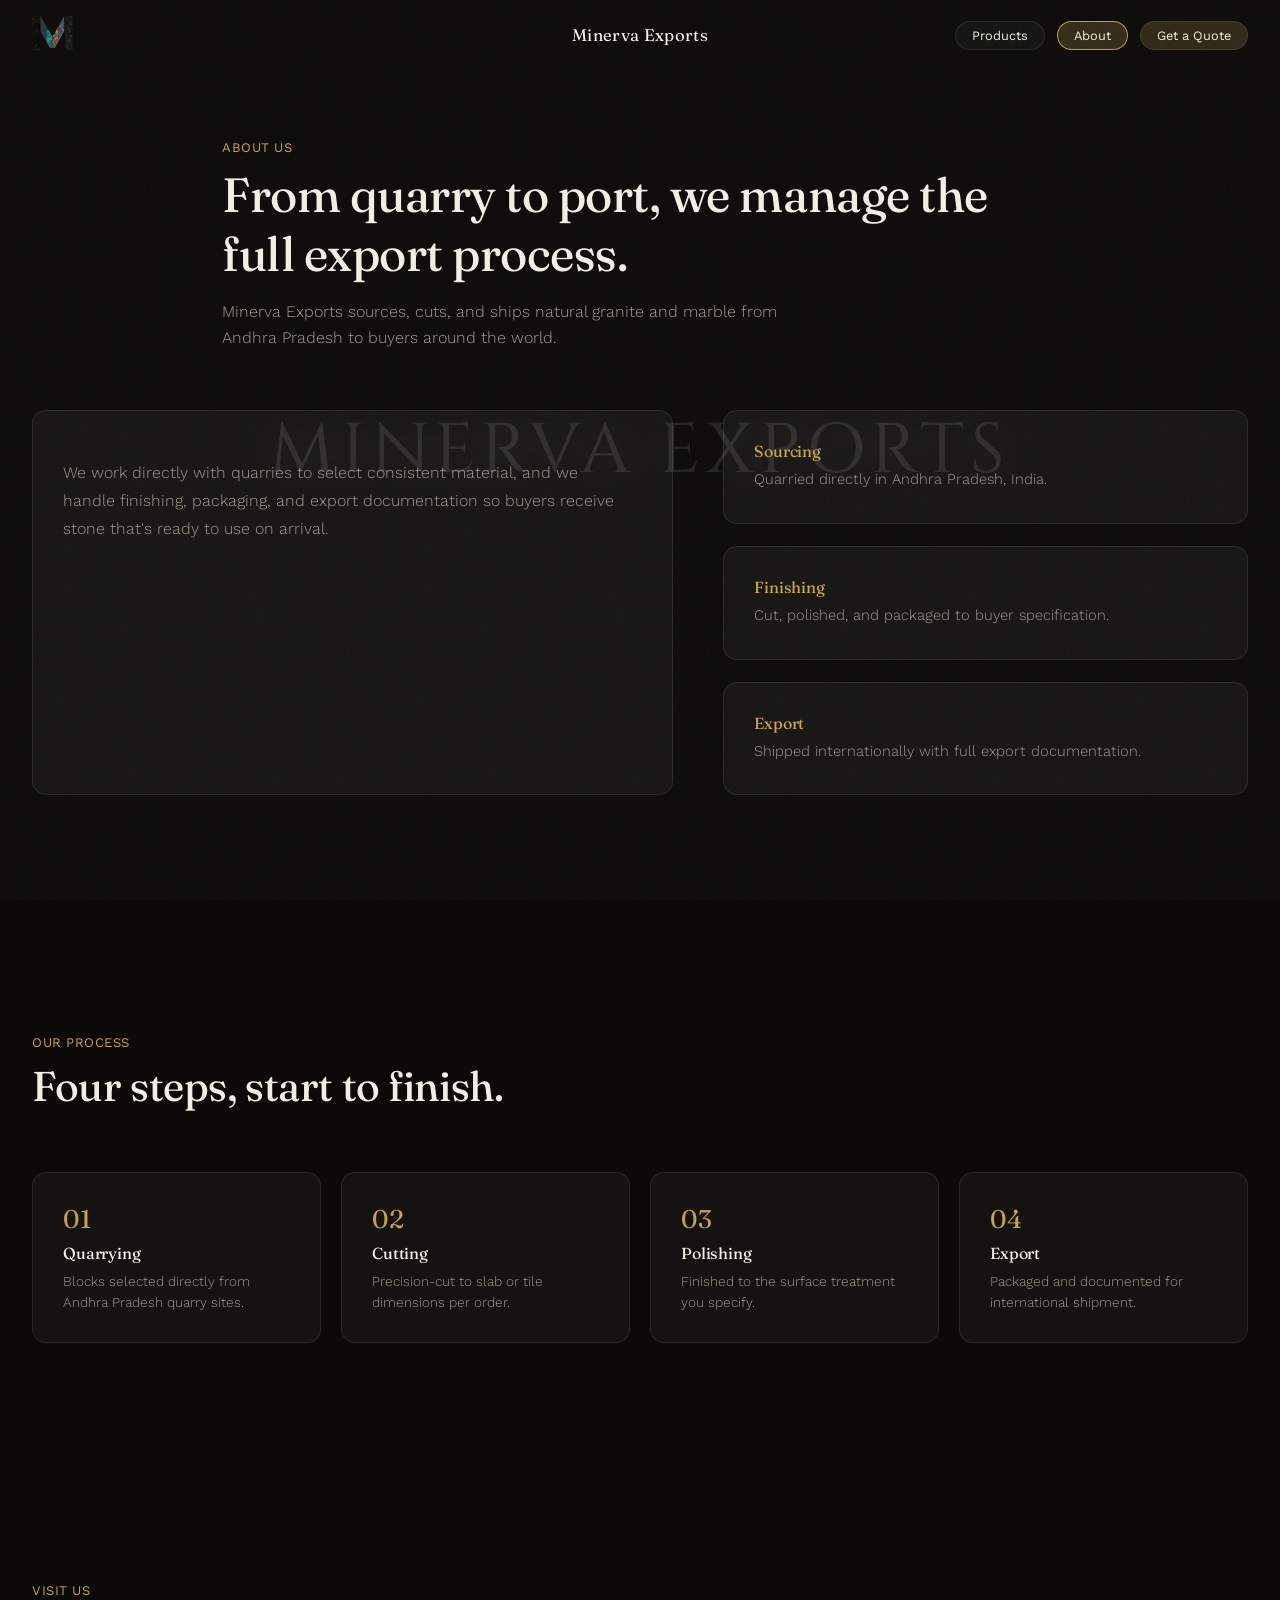
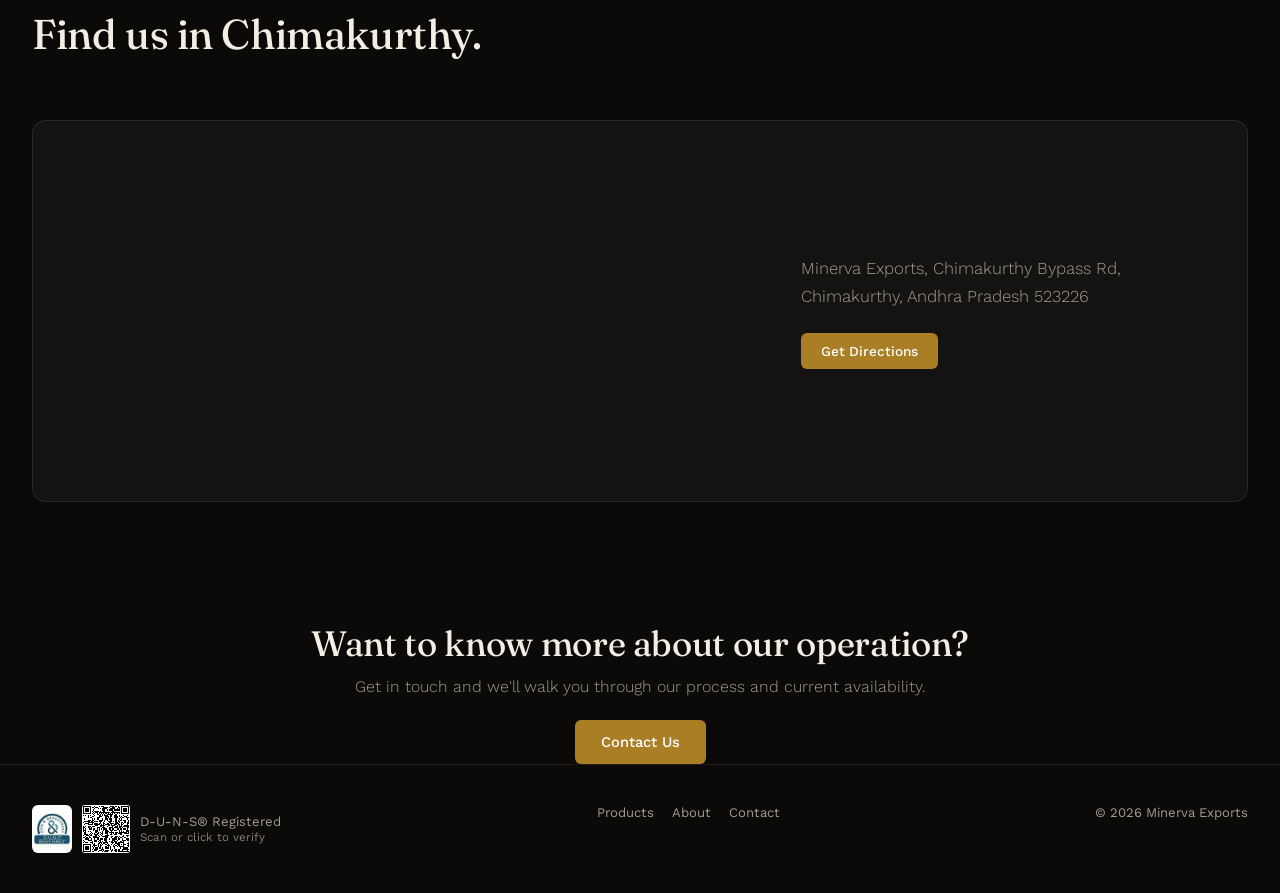
==== commit d2e3e66b: "Logo In All pages" ====
--- a/about.html
+++ b/about.html
@@ -16,7 +16,7 @@
 <div class="grain"></div>
 
 <nav id="nav">
-  <div></div>
+  <div><a class="nav-m" href="index.html" aria-label="Minerva Exports home"><svg viewBox="0 0 600 500" aria-hidden="true"><defs><clipPath id="mi-shape"><path d="M0 500V0H125L300 305L475 0H600V500H490V200L335 470H265L110 200V500Z"/></clipPath></defs><g clip-path="url(#mi-shape)"><image href="assets/black-galaxy.jpg" x="0" y="0" width="125" height="500" preserveAspectRatio="xMidYMid slice"/><rect x="125" width="87.5" height="500" fill="#33323a"/><image href="assets/green-marble.jpg" x="212.5" y="0" width="87.5" height="500" preserveAspectRatio="xMidYMid slice"/><image href="assets/tan-brown.jpg" x="300" y="0" width="87.5" height="500" preserveAspectRatio="xMidYMid slice"/><image href="assets/steel-grey.jpg" x="387.5" y="0" width="87.5" height="500" preserveAspectRatio="xMidYMid slice"/><image href="assets/black-pearl.jpg" x="475" y="0" width="125" height="500" preserveAspectRatio="xMidYMid slice"/></g></svg></a></div>
   <div class="brand"><a href="index.html">Minerva Exports</a></div>
   <div class="nav-right">
     <a href="products.html" class="glass nav-btn">Products</a>
